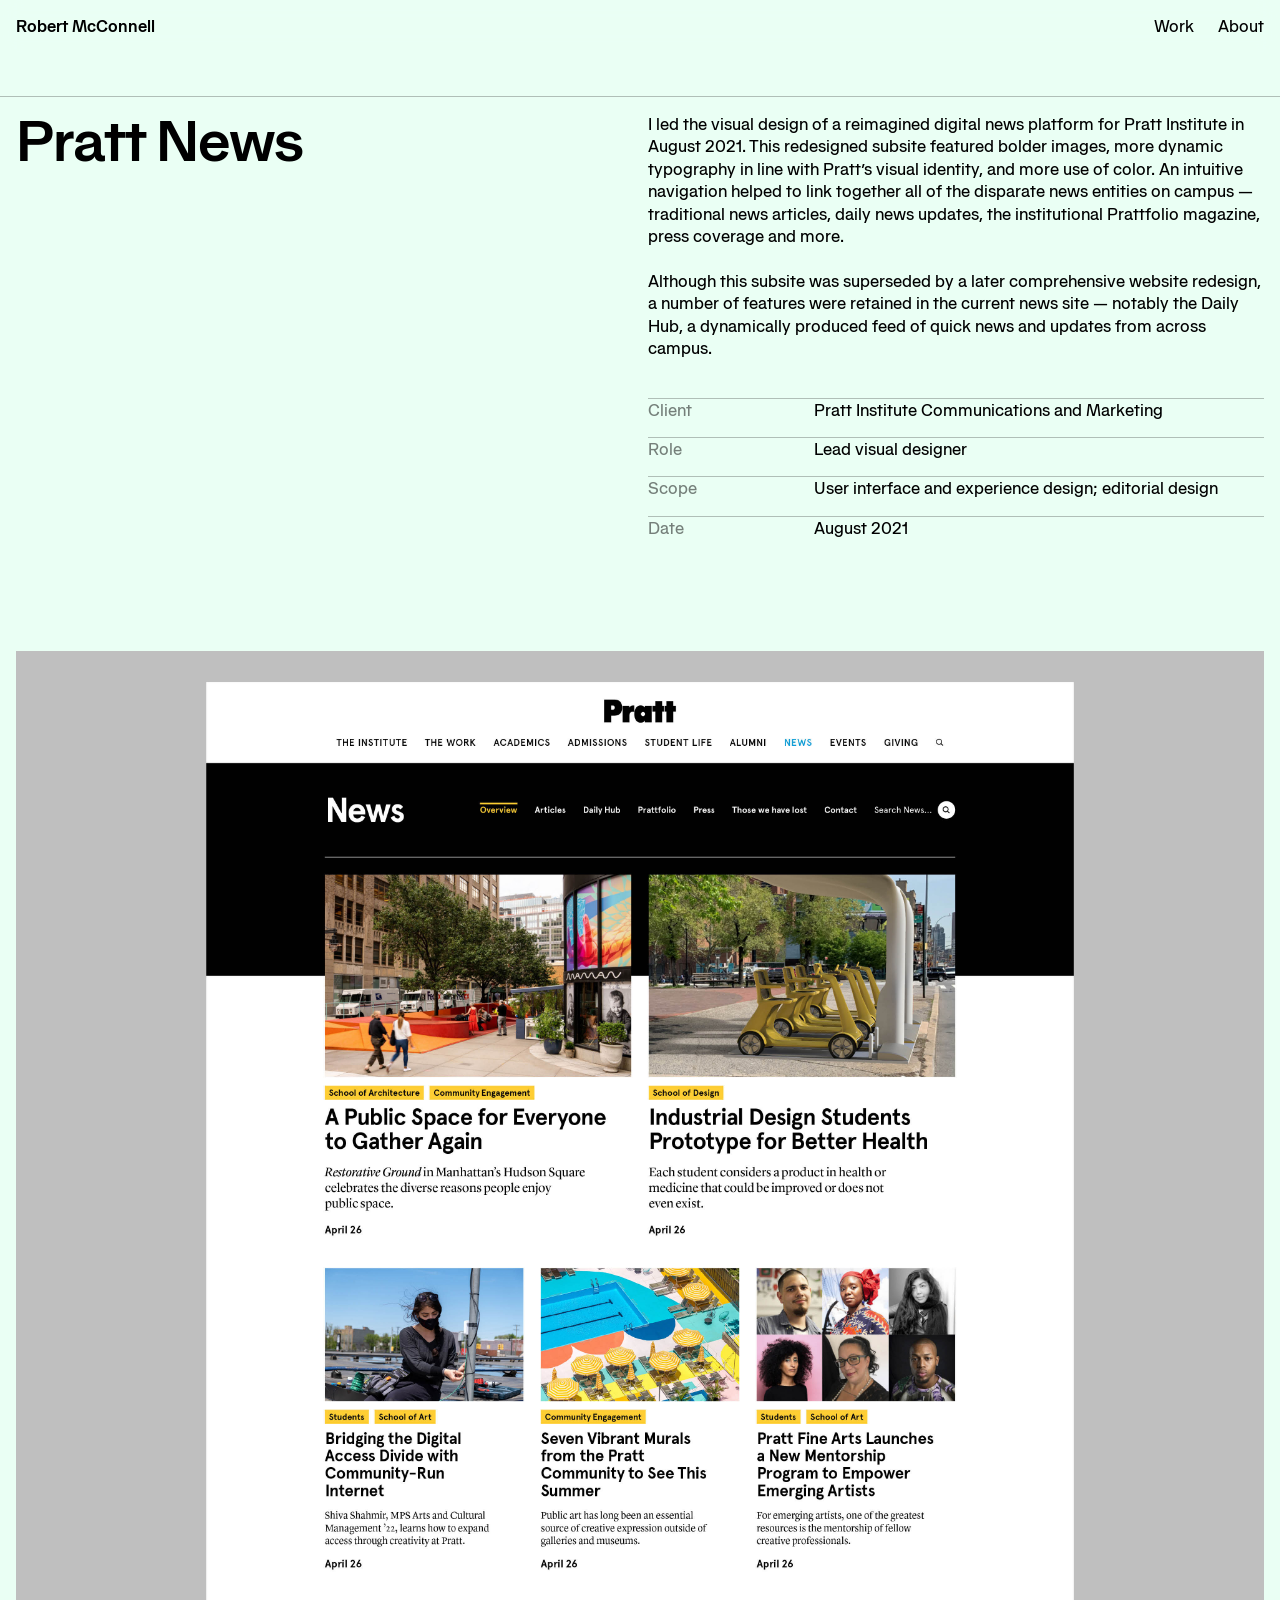
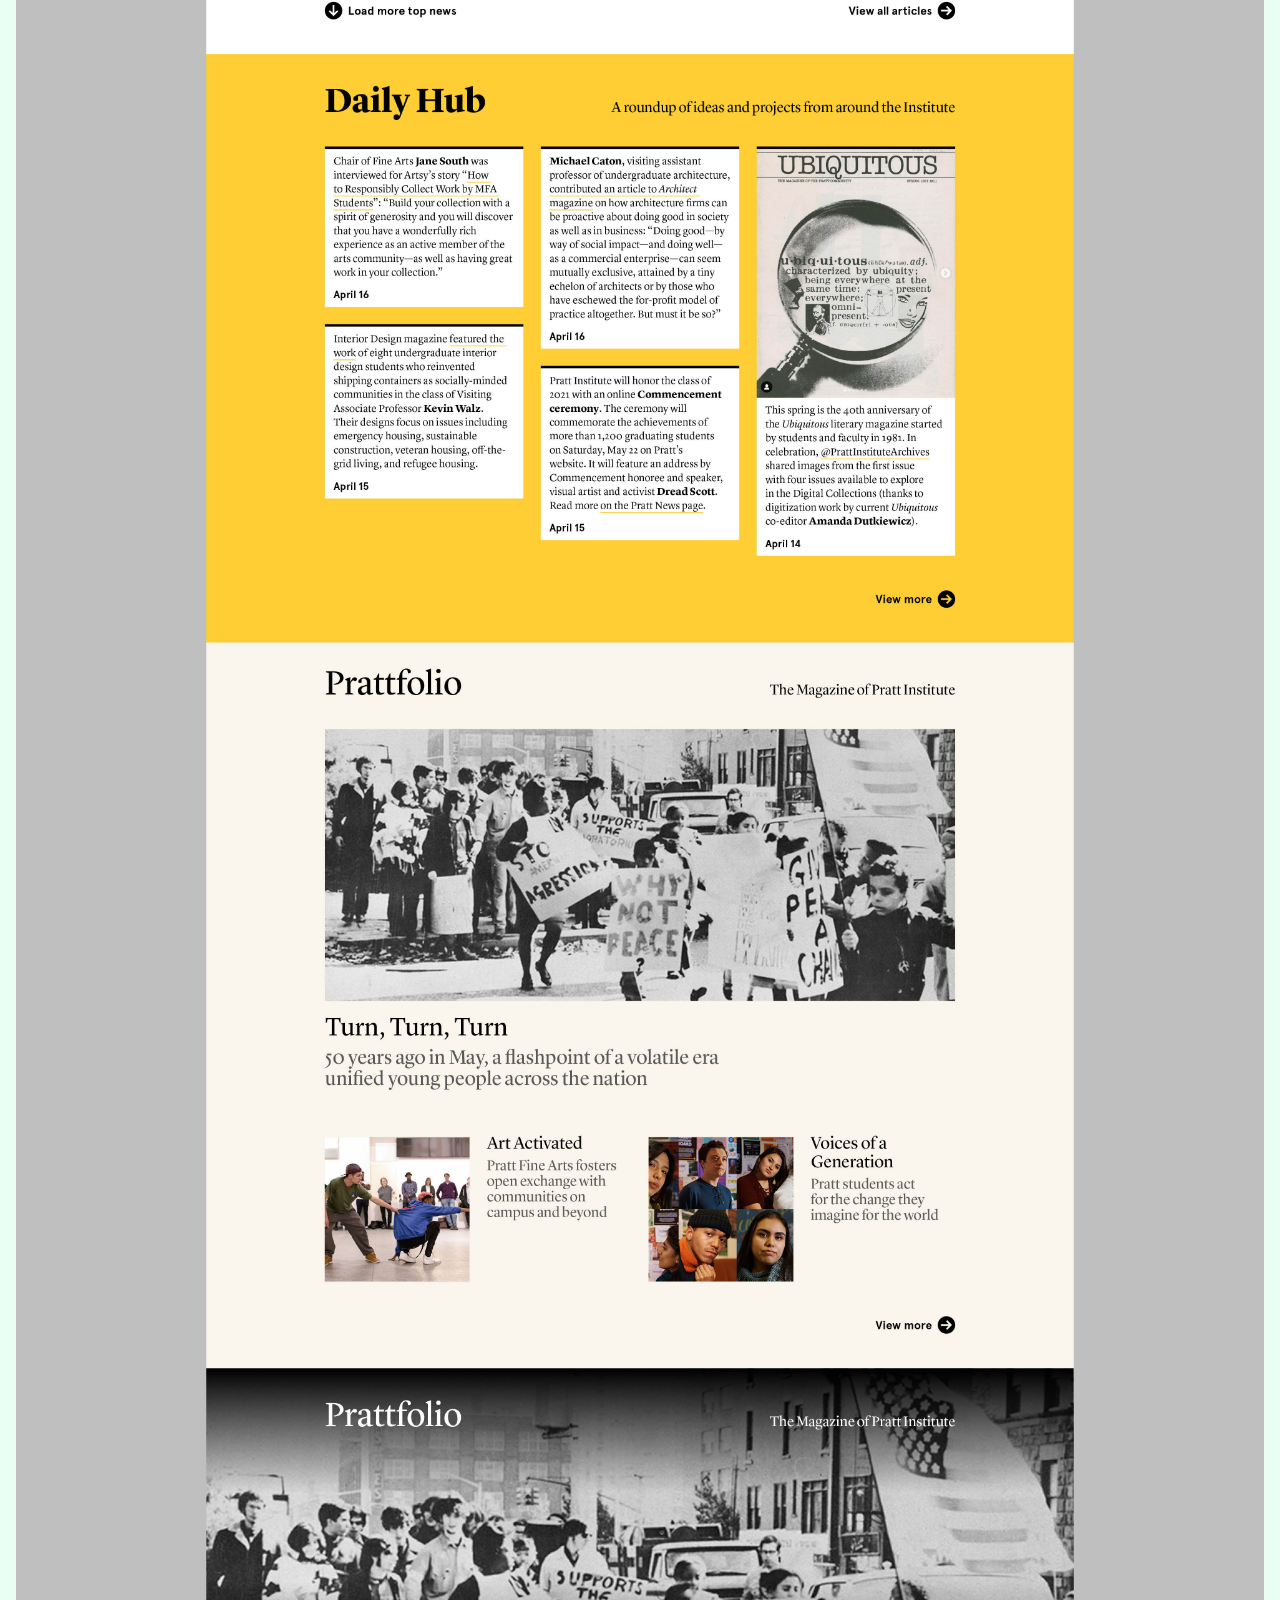
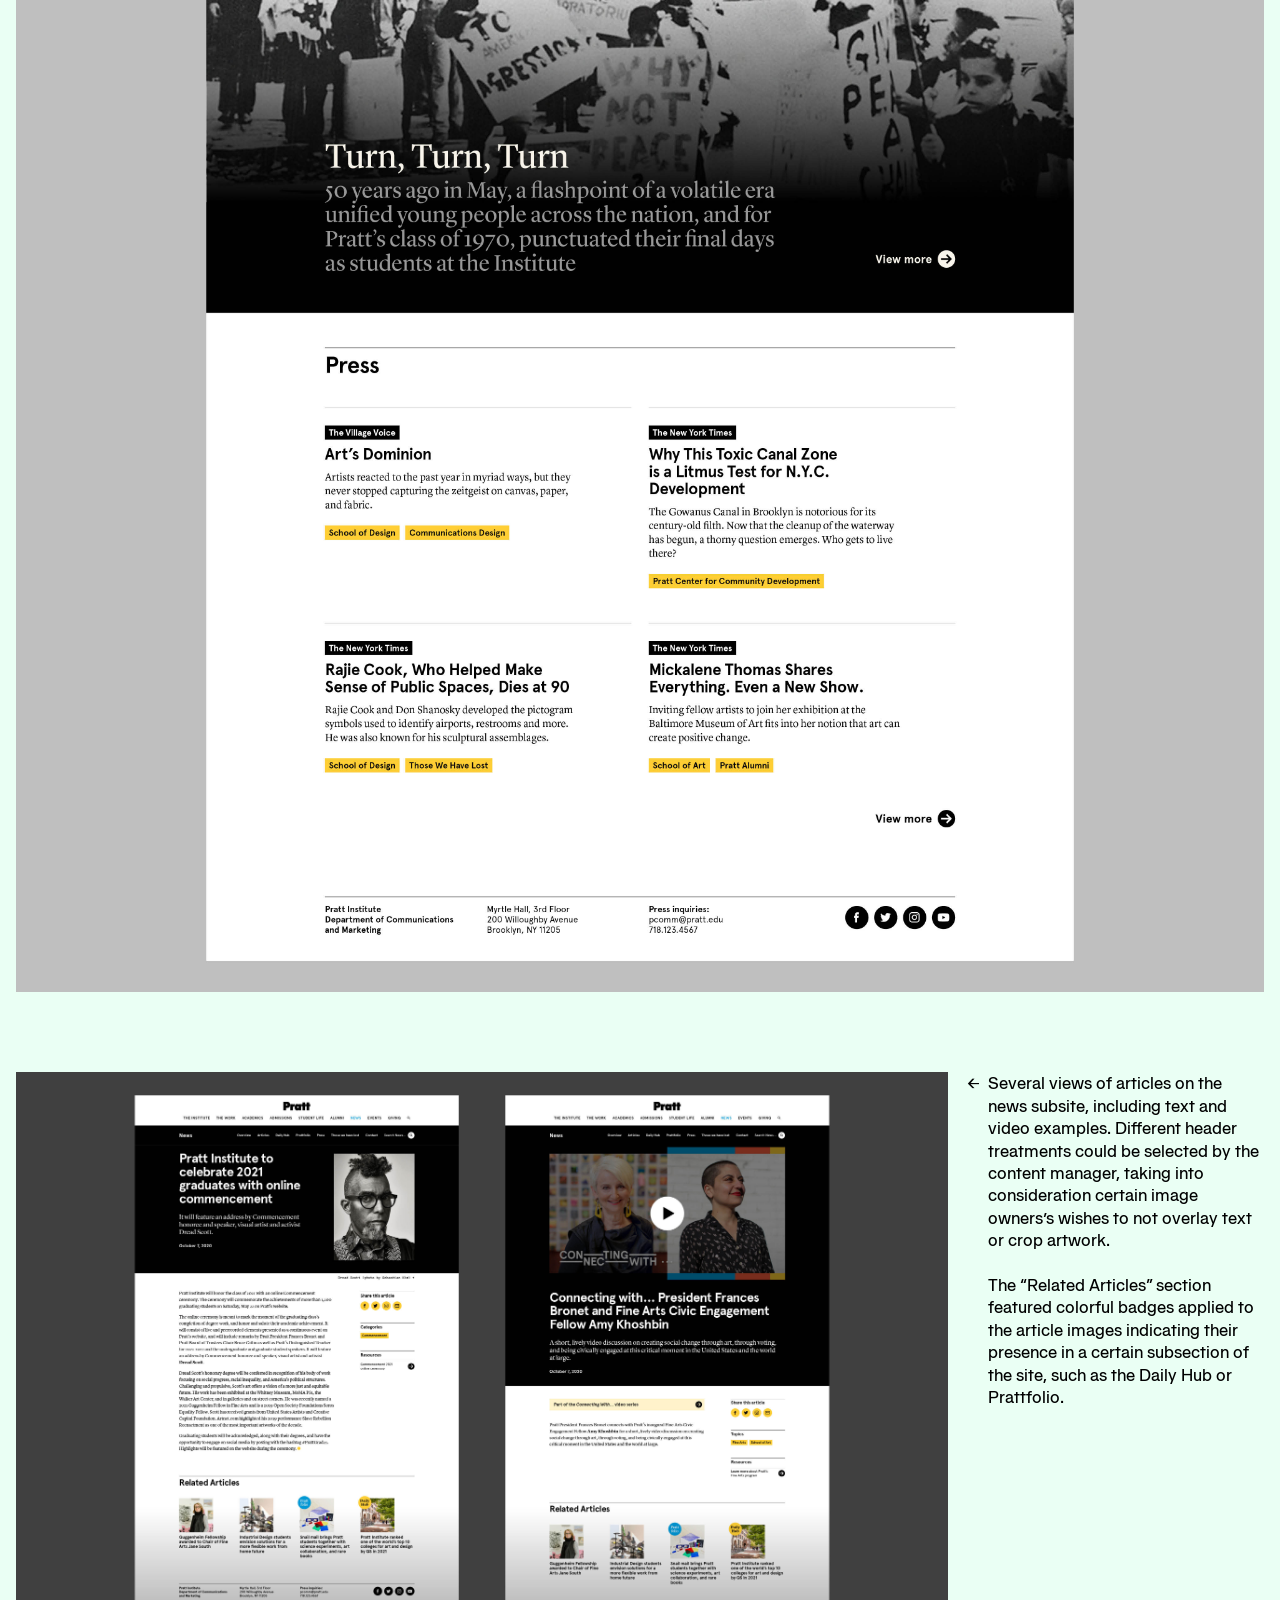
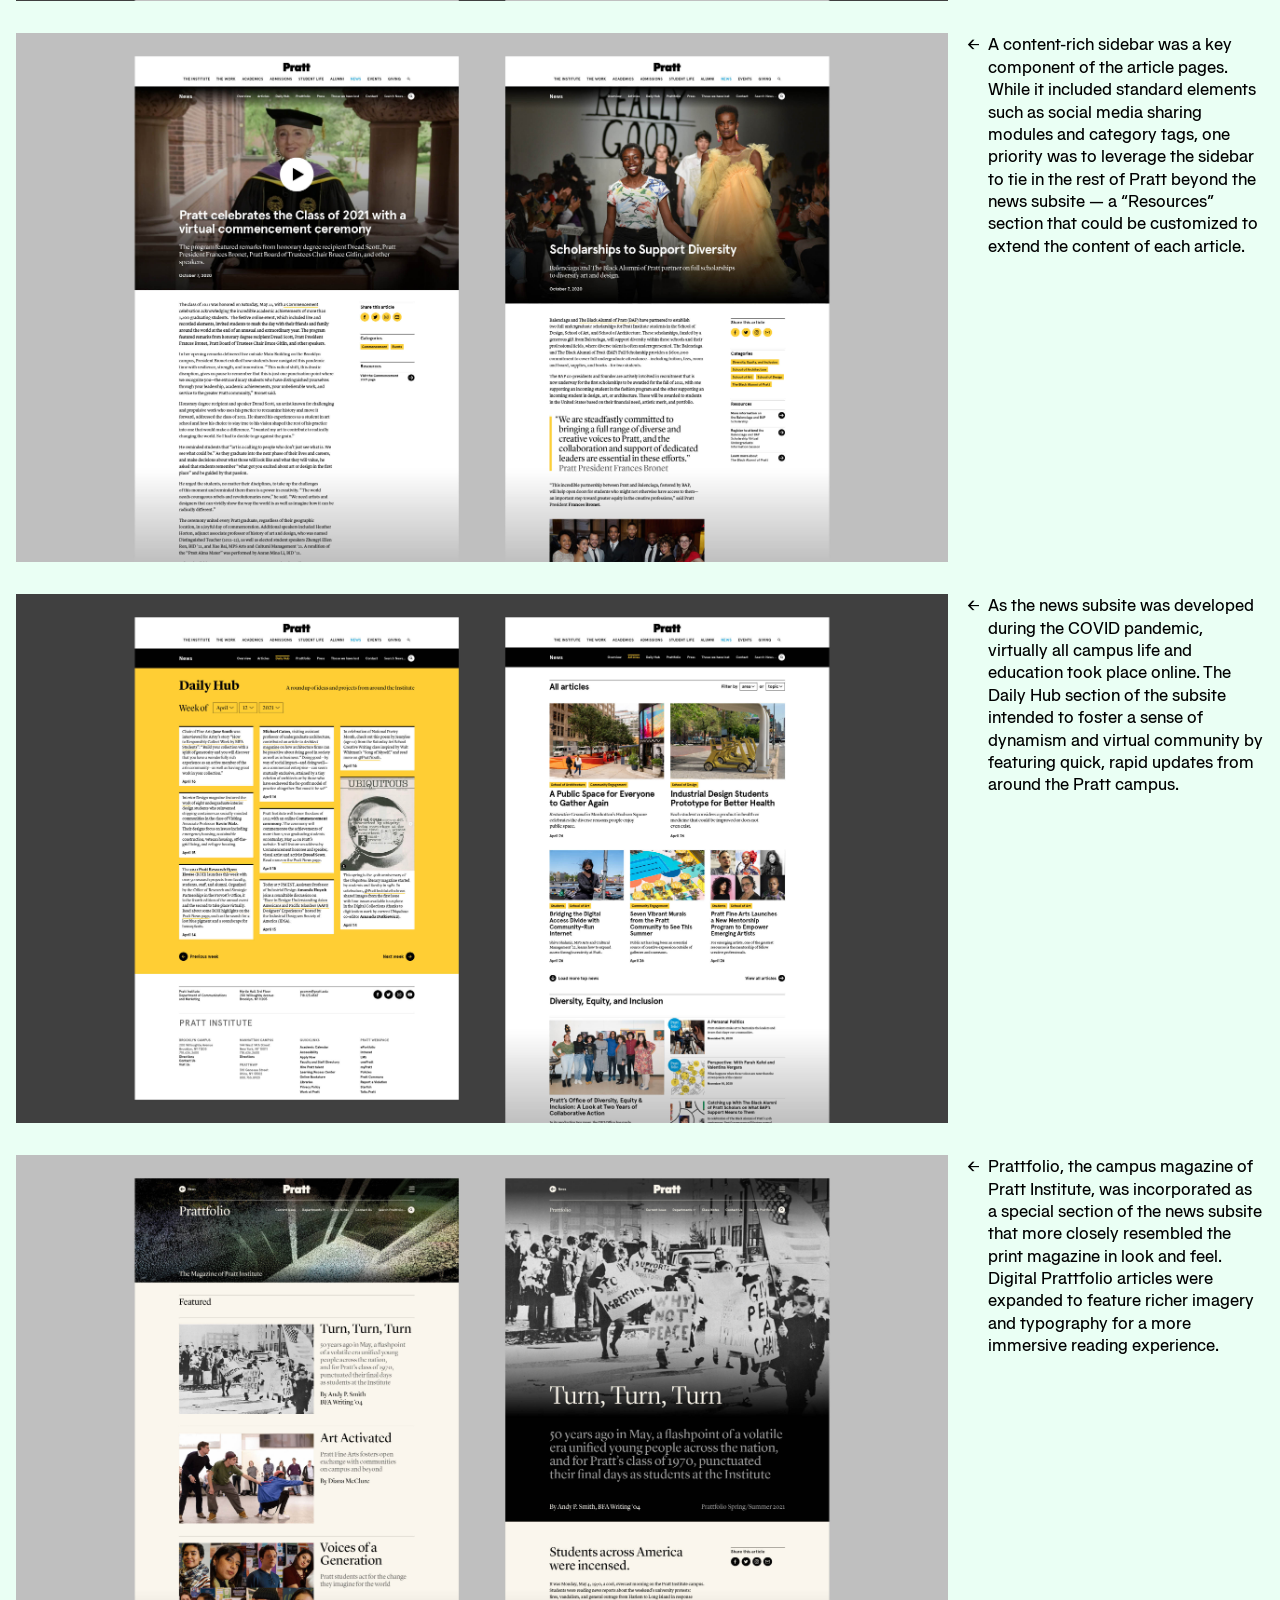
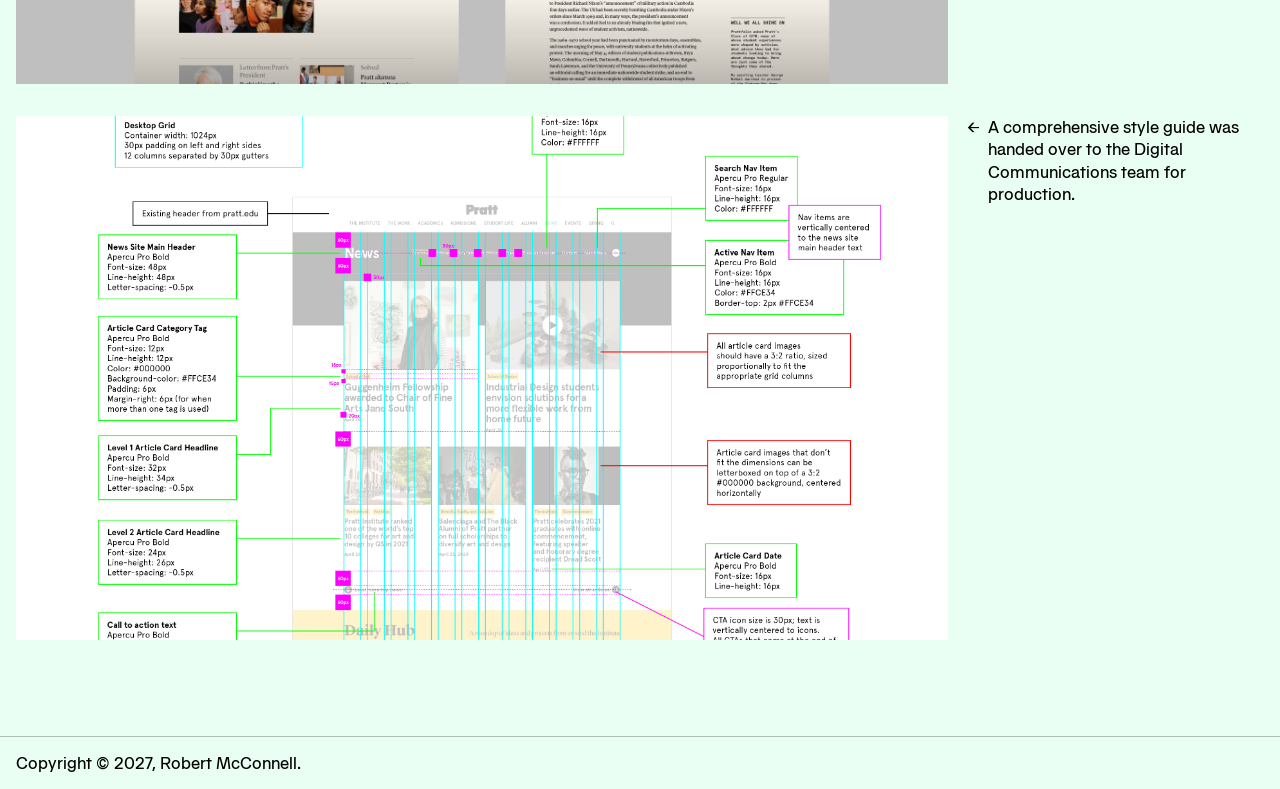
==== projects/pratt-news/index.html @ e9d16d42 "expanded news project page" ====
<!DOCTYPE html>
<html lang="en">
	<head>
		<title>Robert McConnell &rarr; Pratt News</title>
		<meta name="viewport" content="width=device-width, initial-scale=1, shrink-to-fit=no" />
		<meta http-equiv="x-ua-compatible" content="ie=edge" />
		<link rel="stylesheet" href="../../assets/css/reset.css" media="screen" type="text/css" />
		<link rel="stylesheet" href="../../assets/css/fonts.css" media="screen" type="text/css" />
		<link rel="stylesheet" href="../../assets/css/style.css" media="screen" type="text/css" />
	</head>
	<body>
		<nav id="nav">
			<div class="nav-name">
				<a href="../../">Robert McConnell</a>
			</div>
			<div class="nav-menu">
				<ul>
					<li><a href="../">Work</a></li>
					<li><a href="../../about/">About</a></li>
				</ul>
			</div>
		</nav>
		<header>
			<div class="project-name">
				<h1>Pratt News</h1>
			</div>
			<div class="project-desc">
				<p>I led the visual design of a reimagined digital news platform for Pratt Institute in August 2021. This redesigned subsite featured bolder images, more dynamic typography in line with Pratt&rsquo;s visual identity, and more use of color. An intuitive navigation helped to link together all of the disparate news entities on campus &mdash; traditional news articles, daily news updates, the institutional Prattfolio magazine, press coverage and more.</p>
				<p>Although this subsite was superseded by a later comprehensive website redesign, a number of features were retained in the current news site &mdash; notably the Daily Hub, a dynamically produced feed of quick news and updates from across campus.</p>
			</div>
			<div class="project-details">
				<dl>
					<dd>Client</dd>
					<dt>Pratt Institute Communications and Marketing</dt>
				</dl>
				<dl>
					<dd>Role</dd>
					<dt>Lead visual designer</dt>
				</dl>
				<dl>
					<dd>Scope</dd>
					<dt>User interface and experience design; editorial design</dt>
				</dl>
				<dl>
					<dd>Date</dd>
					<dt>August 2021</dt>
				</dl>
			</div>
		</header>
		<main>
			<div class="project-images">
				<img src="001.jpg" class="no-margin" alt="Top of the Pratt News homepage, showing navigation and key articles" />
				<img src="002.jpg" class="no-margin" alt="Second view of the Pratt News homepage, showing the top of the Daily Hub" />
				<img src="003.jpg" class="no-margin" alt="Third view of the Pratt News homepage, showing Prattfolio" />
				<img src="004.jpg" class="no-margin" alt="Fourth view of the Pratt News homepage, showing Prattfolio" />
				<img src="005.jpg" class="no-margin" alt="Fifth view of the Pratt News homepage, showing the press section and footer" />
			</div>
			<div class="project-subimages">
				<img src="006.jpg" alt="Several views of articles on the news subsite, including text and video examples" />
			</div>	
			<div class="project-info">
				<p class="caption-left">Several views of articles on the news subsite, including text and video examples. Different header treatments could be selected by the content manager, taking into consideration certain image owners&rsquo;s wishes to not overlay text or crop artwork.</p>
				<p class="caption-left">The &ldquo;Related Articles&rdquo; section featured colorful badges applied to the article images indicating their presence in a certain subsection of the site, such as the Daily Hub or Prattfolio.</p>
			</div>
			<div class="project-subimages">
				<img src="007.jpg" alt="Several views of articles on the news subsite, including text and video examples" />
			</div>	
			<div class="project-info">
				<p class="caption-left">A content-rich sidebar was a key component of the article pages. While it included standard elements such as social media sharing modules and category tags, one priority was to leverage the sidebar to tie in the rest of Pratt beyond the news subsite &mdash; a &ldquo;Resources&rdquo; section that could be customized to extend the content of each article.</p>
			</div>
			<div class="project-subimages">
				<img src="008.jpg" alt="View of The Daily Hub" />
			</div>	
			<div class="project-info">
				<p class="caption-left">As the news subsite was developed during the COVID pandemic, virtually all campus life and education took place online. The Daily Hub section of the subsite intended to foster a sense of dynamism and virtual community by featuring quick, rapid updates from around the Pratt campus.</p>
			</div>
			<div class="project-subimages">
				<img src="009.jpg" alt="View of the Prattfolio section of the site" />
			</div>	
			<div class="project-info">
				<p class="caption-left">Prattfolio, the campus magazine of Pratt Institute, was incorporated as a special section of the news subsite that more closely resembled the print magazine in look and feel. Digital Prattfolio articles were expanded to feature richer imagery and typography for a more immersive reading experience.</p>
			</div>
			<div class="project-subimages">
				<img src="010.jpg" alt="Excerpt from the style guide" />
			</div>	
			<div class="project-info">
				<p class="caption-left">A comprehensive style guide was handed over to the Digital Communications team for production.</p>
			</div>
		</main>
		<footer>
			<div class="footer-copyright">
				Copyright &copy; 2027, Robert McConnell.
			</div>
		</footer>
		<script src="https://ajax.googleapis.com/ajax/libs/jquery/3.2.1/jquery.min.js"></script>
		<script src="../../assets/js/bgcolor.js"></script>
	</body>
</html>
---- assets/css/fonts.css ----
@font-face {
  font-family: "Halvar";
  src: url("../fonts/Halvar-Mittelschrift-Regular.woff") format("woff");
  font-weight: 400;
  font-style: normal;
}

@font-face {
  font-family: "Halvar";
  src: url("../fonts/Halvar-Mittelschrift-Bold.woff") format("woff");
  font-weight: 700;
  font-style: normal;
}


@font-face {
  font-family: "Metra";
  src: url("../fonts/HLC-Metra-Regular.woff2") format("woff");
  font-weight: 400;
  font-style: normal;
}

@font-face {
  font-family: "Metra";
  src: url("../fonts/HLC-Metra-Medium.woff2") format("woff");
  font-weight: 500;
  font-style: normal;
}

@font-face {
  font-family: "Metra";
  src: url("../fonts/HLC-Metra-Bold.woff2") format("woff");
  font-weight: 700;
  font-style: normal;
}
---- assets/css/style.css ----
body {
	font-family: 'Metra', sans-serif;
	font-feature-settings: 'ss03' 1;
	overflow-y: scroll;
	line-height: 1.25;
}
nav {
	width: 100%;
	padding: 1rem;
	margin: 0 0 4rem 0;
	position: fixed;
	top: 0;
	z-index: 1000;
	display: grid;
	grid-template-columns: repeat(2, 1fr);
	grid-gap: 1rem;
	backdrop-filter: blur(10px);
}
nav ul {
	float: right;
}
nav li {
	float: left;
	margin-left: 1.5rem;
}
header {
	display: grid;
	grid-gap: 1rem;
	margin: 0 0 4rem 0;
	padding: 1rem;
	border-top: 1px rgba(0,0,0,0.25) solid;
}
main {
	display: grid;
	grid-gap: 1rem;
	padding: 1rem;
	margin: 0 0 4rem 0;
}
.intro {
	line-height: 1.25;}
.intro,
h1 {
	font-weight: 500;
	letter-spacing: -2px;
	max-width: 2000px;
	text-box-edge: cap alphabetic;
	text-box-trim: trim-both;
}
h1 {
	line-height: 1;
	margin: 0 0 4rem 0;
}
.intro span {
	padding: 0 0.5rem;
}
.project-item {
	margin: 0 0 2rem 0;
	transition: 0.25s ease-in-out;
}
.project-item img {
	margin: 0 0 .5rem 0;
}
.project-item:hover {
	color: #000000;
	opacity: 0.65;
	transition: 0.25s ease-in-out;
}
.nav-name,
.project-item-name {
	font-weight: 500;
}
.project-tag {
	padding: 0 0.25rem;
	font-size: 0.75rem;
	display: inline-block;
	margin-right: 0.25rem;
}
.blue {
	background-color: #5794ff;
}
.red {
	background-color: #ff6e40;
}
.yellow {
	background-color: #ffd740;
}
.gray {
	background-color: #b0bec5;
}
footer {
	padding: 1rem;
	border-top: 1px rgba(0,0,0,0.25) solid;
}

img {
	display: block;
	width: 100%;
	margin: 0 0 1rem 0;
}
a {
	color: #000000;
	text-decoration: none;
	border-bottom: 1px rgba(0,0,0,0) solid;
	transition: 0.15s ease-in-out;
}
a.active,
a:hover {
	border-bottom: 1px rgba(0,0,0,0.25) solid;
	transition: 0.15s ease-in-out;
}
p {
	line-height: 1.4;
	text-box-edge: cap alphabetic;
	text-box-trim: trim-both;
	margin-bottom: 1.4rem;
	max-width: 1000px;
}
.caption-left {
	display: list-item;
	list-style-type: none;
	padding-left: 0.5rem;
	margin-left: 1rem;
}
dl {
	display: grid;
	grid-column-gap: 1rem;
	line-height: 1.4;
	border-top: 1px rgba(0,0,0,0.25) solid;
	margin: 0 0 1.4rem 0;
}
dd {
	color: rgba(0,0,0,0.5)
}
.no-margin {
	margin: 0;
}

/*XS screen sizes*/
@media (max-width: 767px) {
	html {
		font-size: 15px;
	}
	header {
		margin: 6rem 0 4rem 0;
	}
	.project-images {
		margin: 0 0 4rem 0;
	}
	.intro,
	h1 {
		font-size: 2rem;
		letter-spacing: -0.5px;
	}
	.caption-left:first-of-type {
		list-style-type: "\2191";
	}
}
/*S screen sizes*/
@media (min-width: 768px) {
	header {
		margin: 6rem 0 4rem 0;
	}
	.project-images {
		margin: 0 0 4rem 0;
	}
	dl {
		grid-template-columns: 1fr 3fr;
		margin: 0 0 1rem 0;
	}
	header,
	main,
	footer {
		grid-template-columns: repeat(4, 1fr);
	}
	.project-item,
	.project-name,
	.project-desc,
	.project-details {
		grid-column-end: span 2;
	}
	.project-details {
		grid-column-start: 3;
	}
	.rm-intro,
	.project-images,
	.project-subimages,
	.project-info {
		grid-column-end: span 4;
	}
	.intro,
	h1 {
		font-size: 3.5rem;
		letter-spacing: -1px;
	}
	.caption-left:first-of-type {
		list-style-type: "\2191";
	}
}

/*M screen sizes*/
@media (min-width: 1000px) {
	.project-info {
		grid-column-end: span 1;
	}
	.project-subimages {
		grid-column-end: span 3;
	}
	.caption-left:first-of-type {
		list-style-type: "\2190";
	}
}
/*L screen sizes*/
@media (min-width: 1300px) {
	html {
		font-size: 16px;
	}
}
/*XL screen sizes*/
@media (min-width: 1500px) {
	html {
		font-size: 20px;
	}
	header {
		margin: 6rem 0 4rem 0;
	}
	main {
		margin: 0 0 6rem 0;
	}
	.intro {
		max-width: 85vw;
	}
}
/*XXL screen sizes*/
@media (min-width: 1800px) {
	header {
		margin: 8rem 0 6rem 0;
	}
	.project-images {
		margin: 0 0 6rem 0;
	}
	.intro,
	h1 {
		font-size: 5rem;
		letter-spacing: -2.5px;
	}
	.intro {
		max-width: 90vw;
	}
	main {
		margin: 0 0 8rem 0;
	}
}
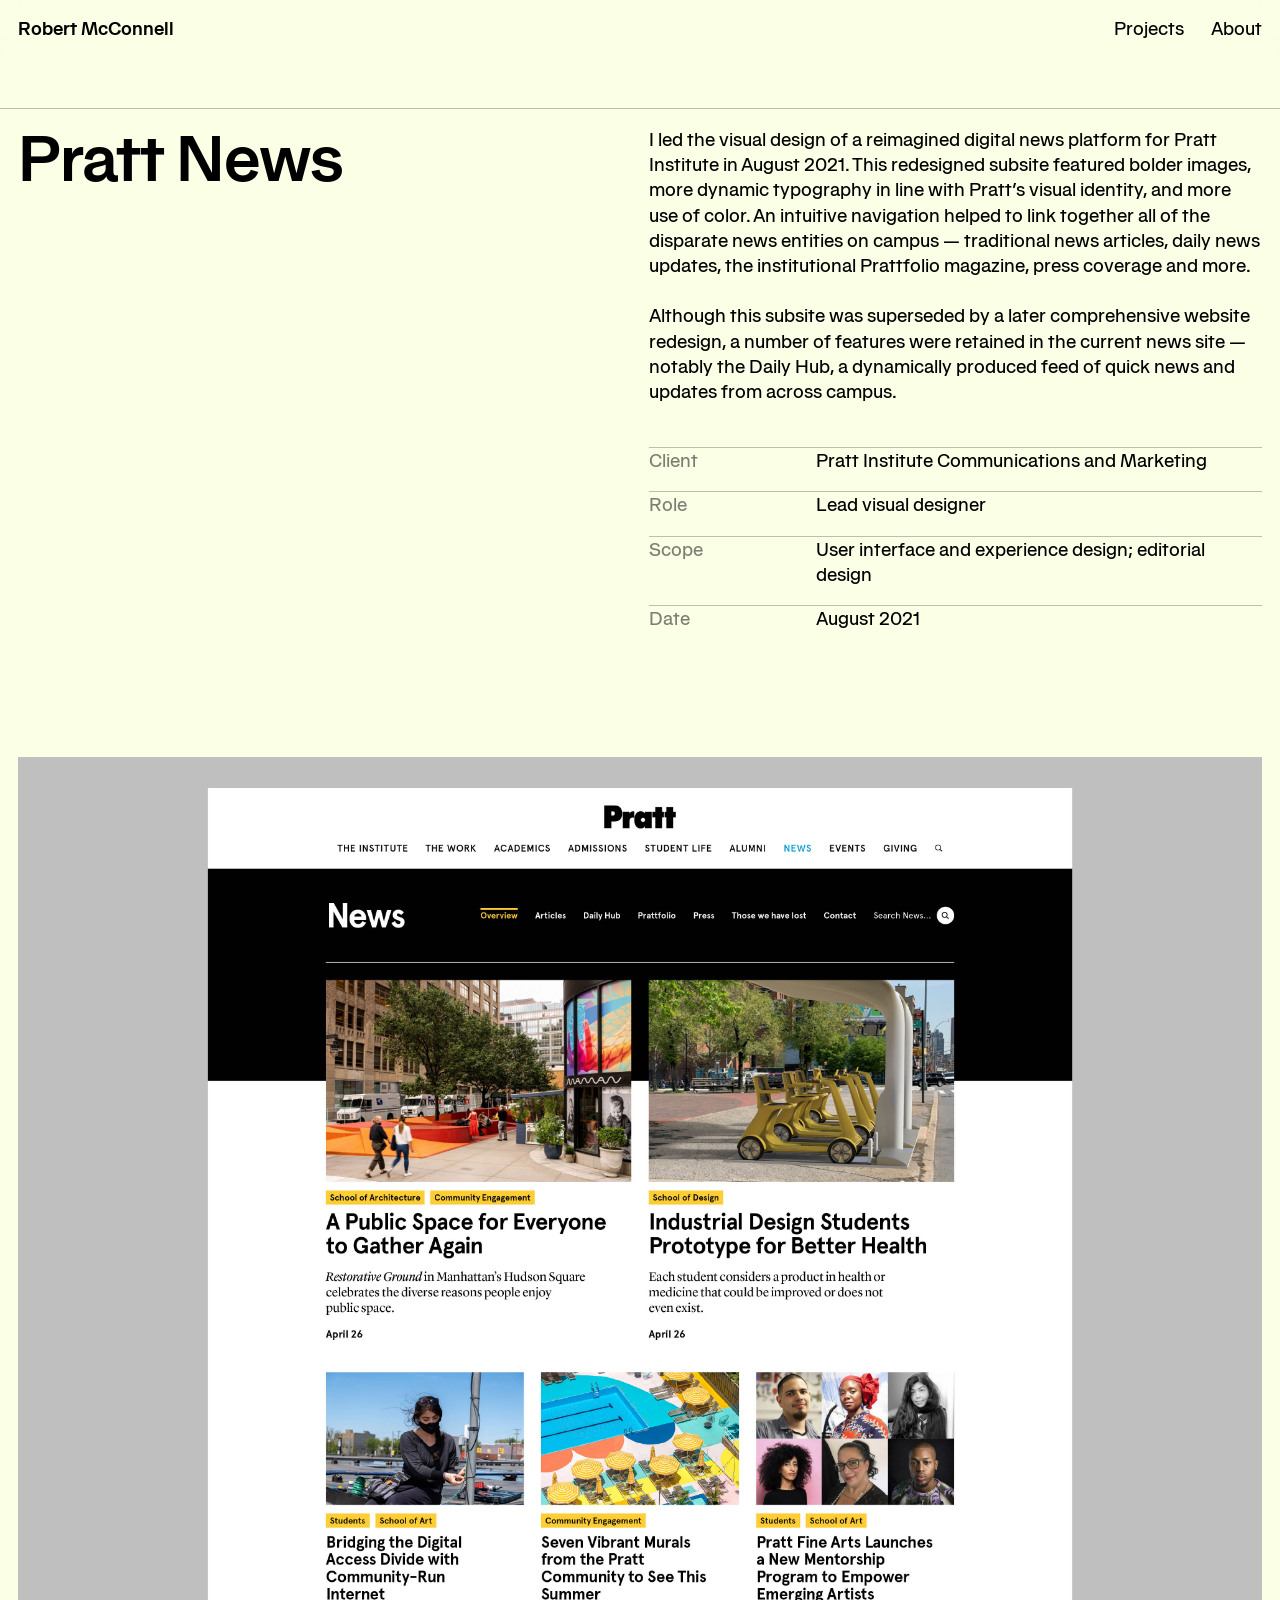
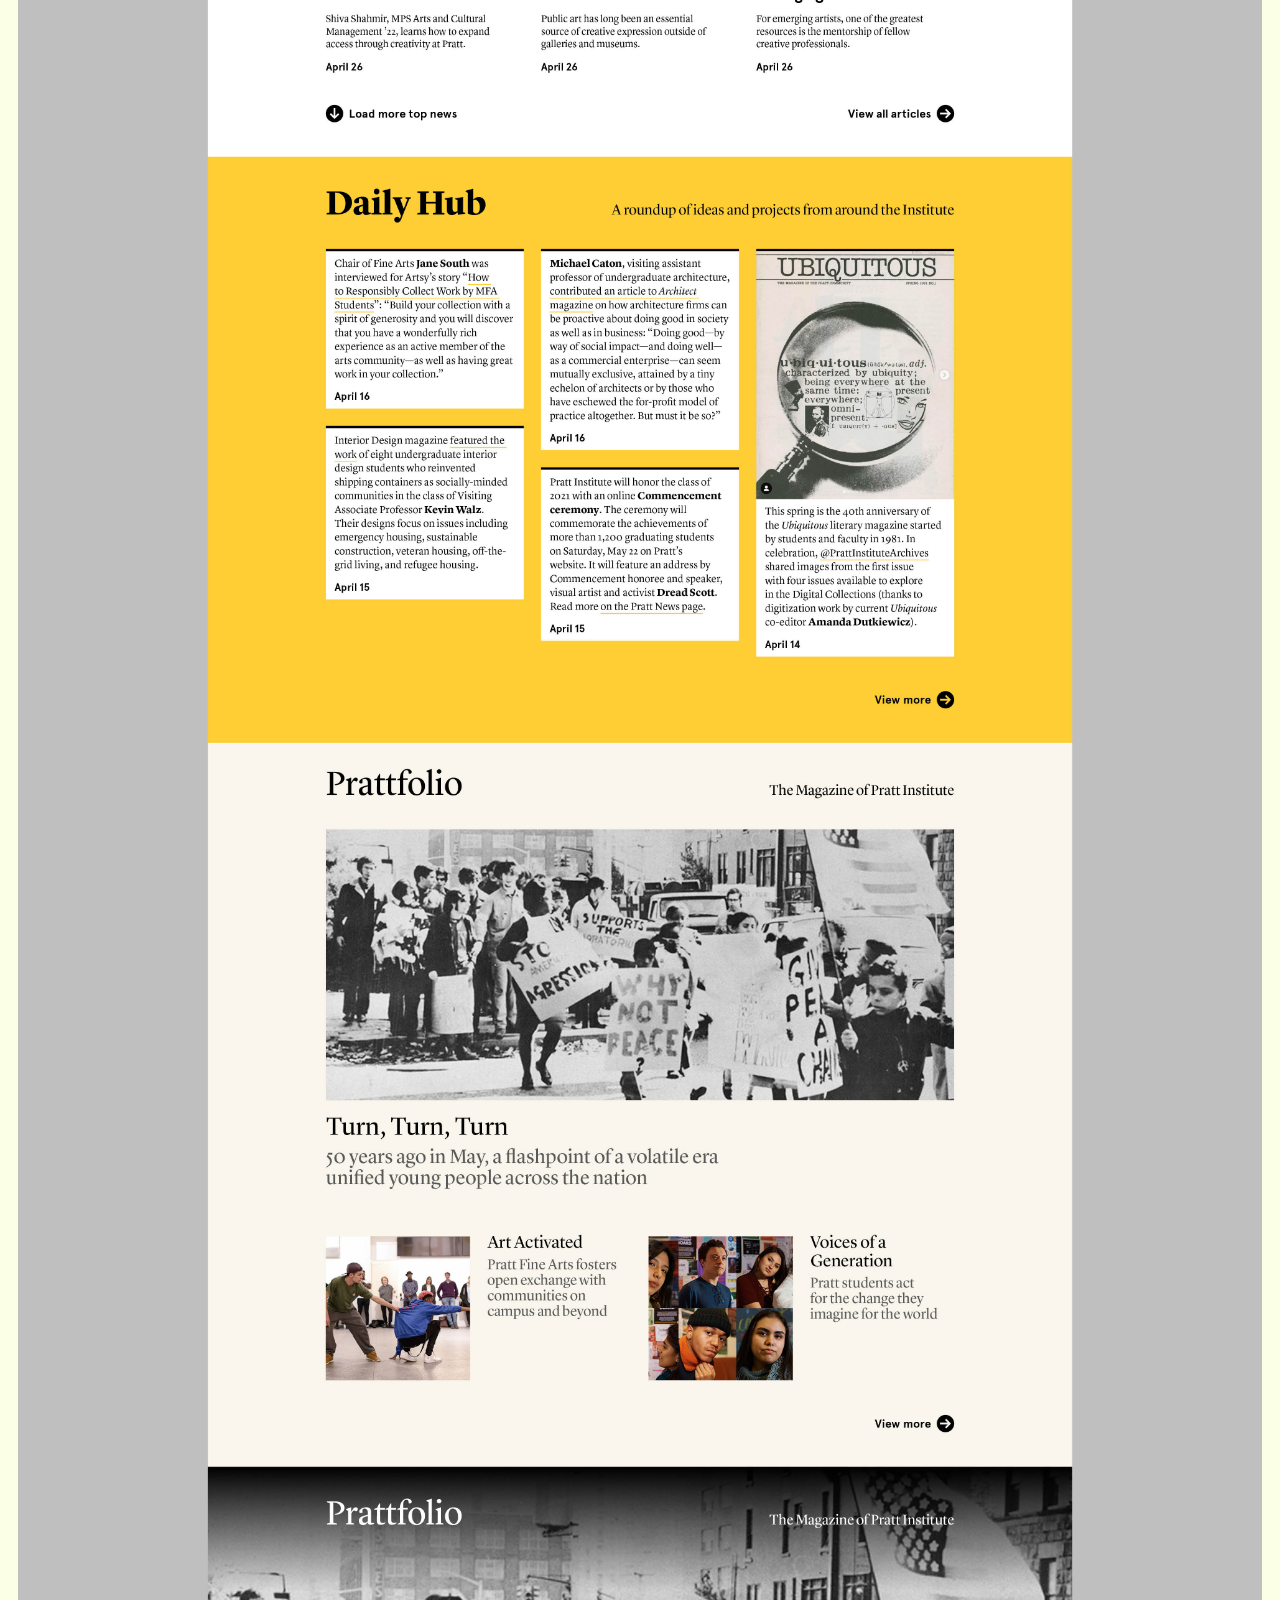
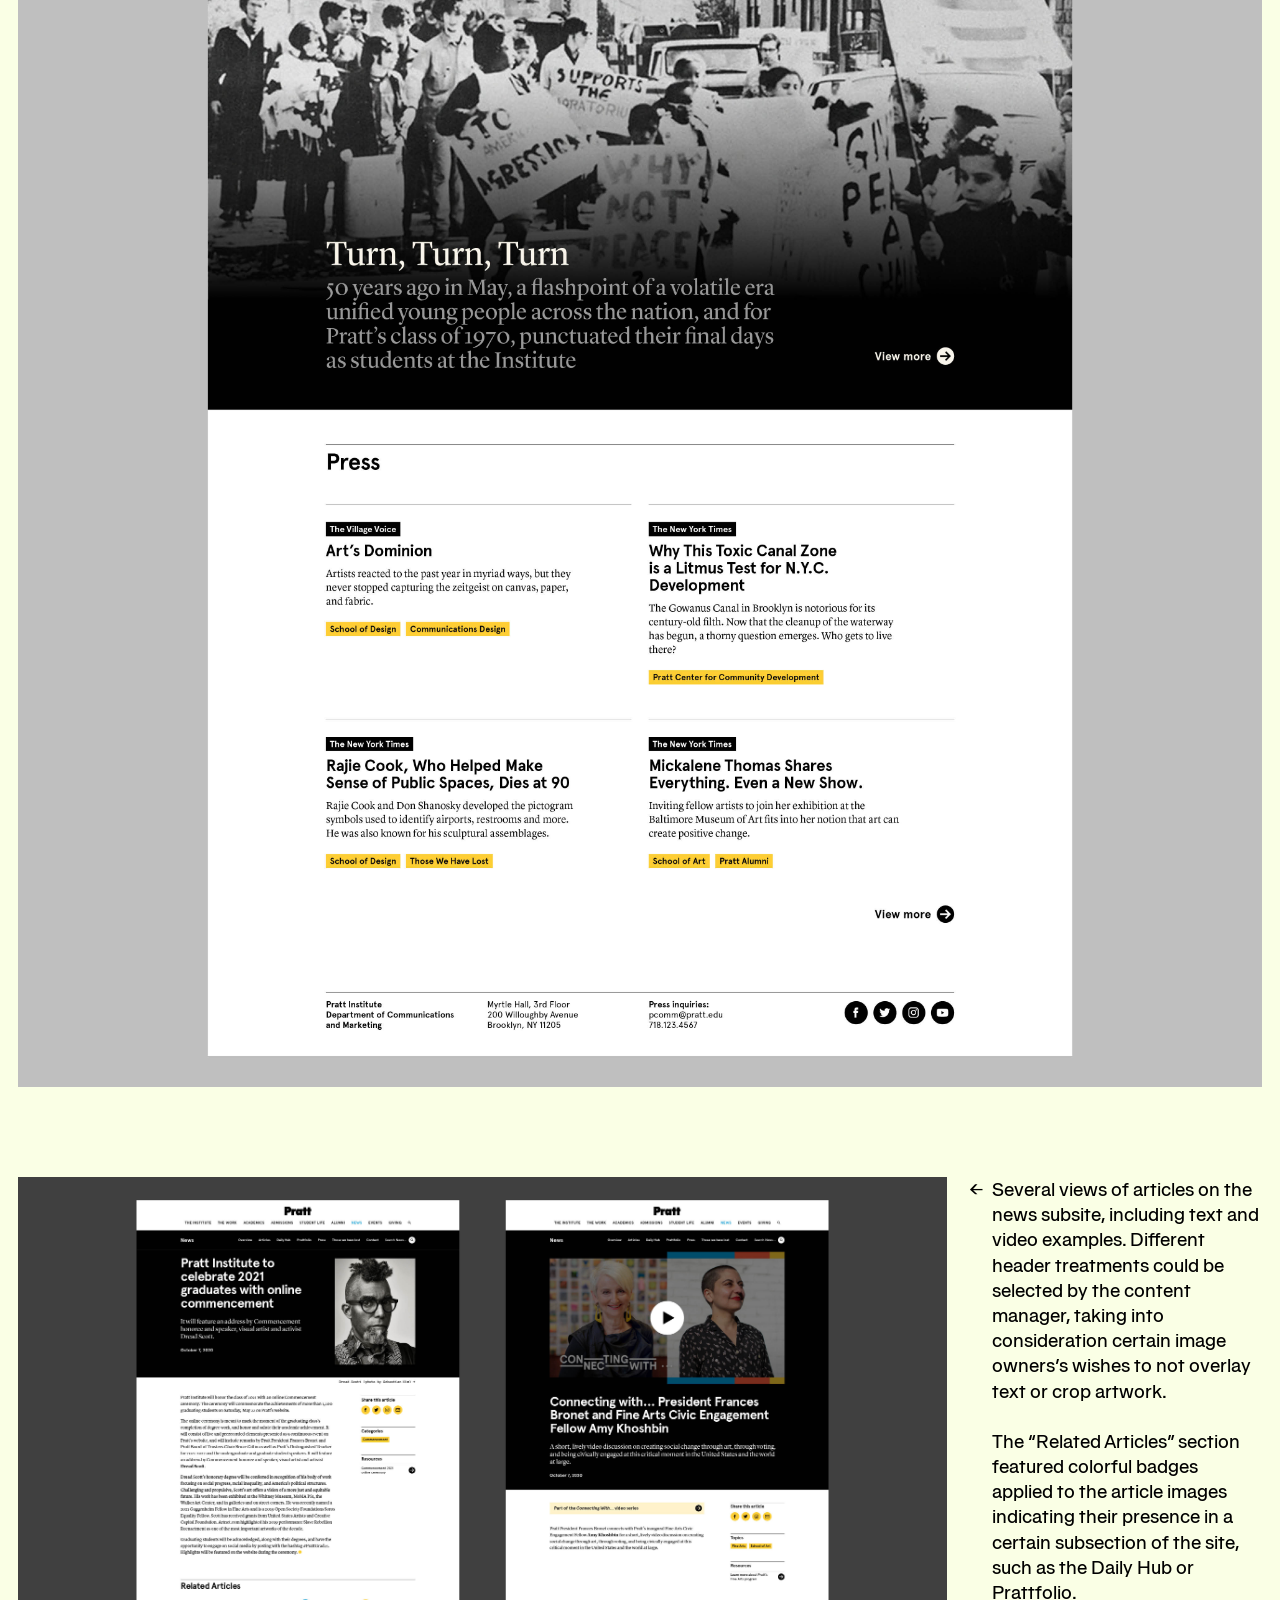
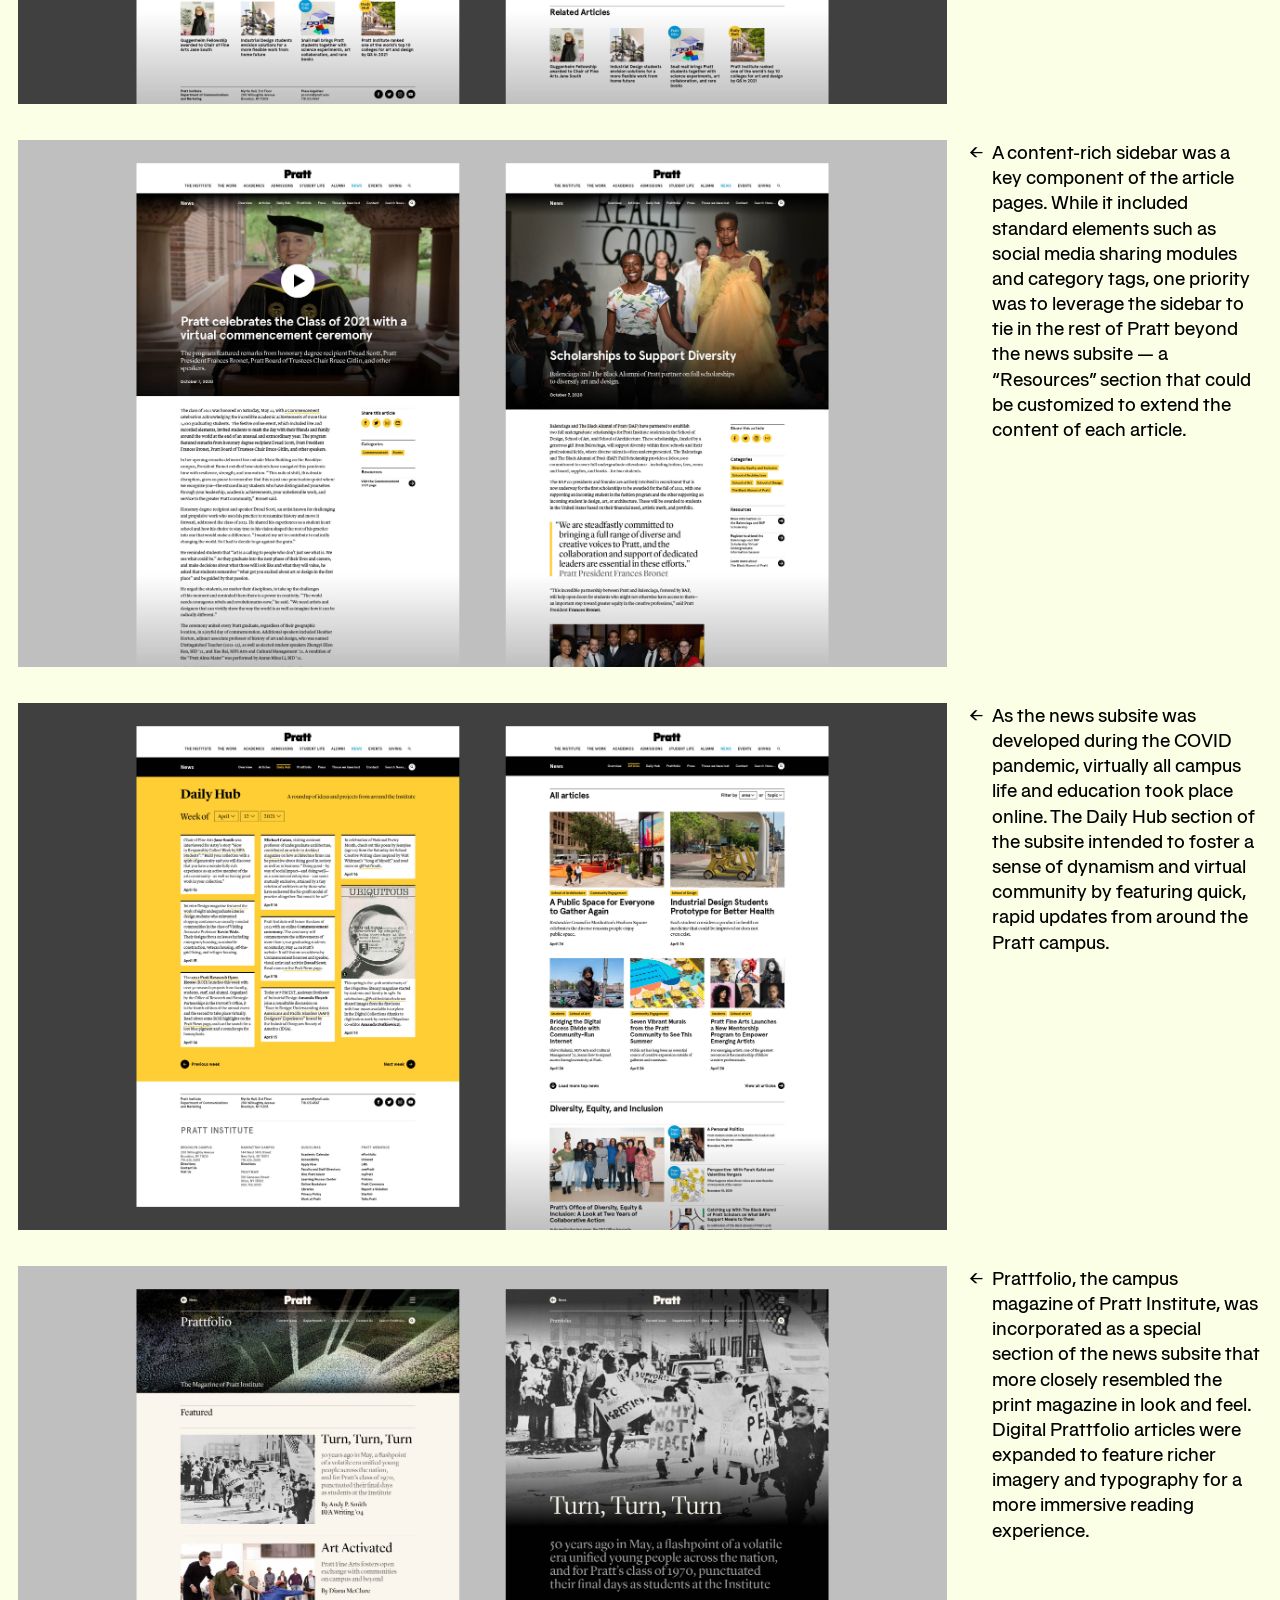
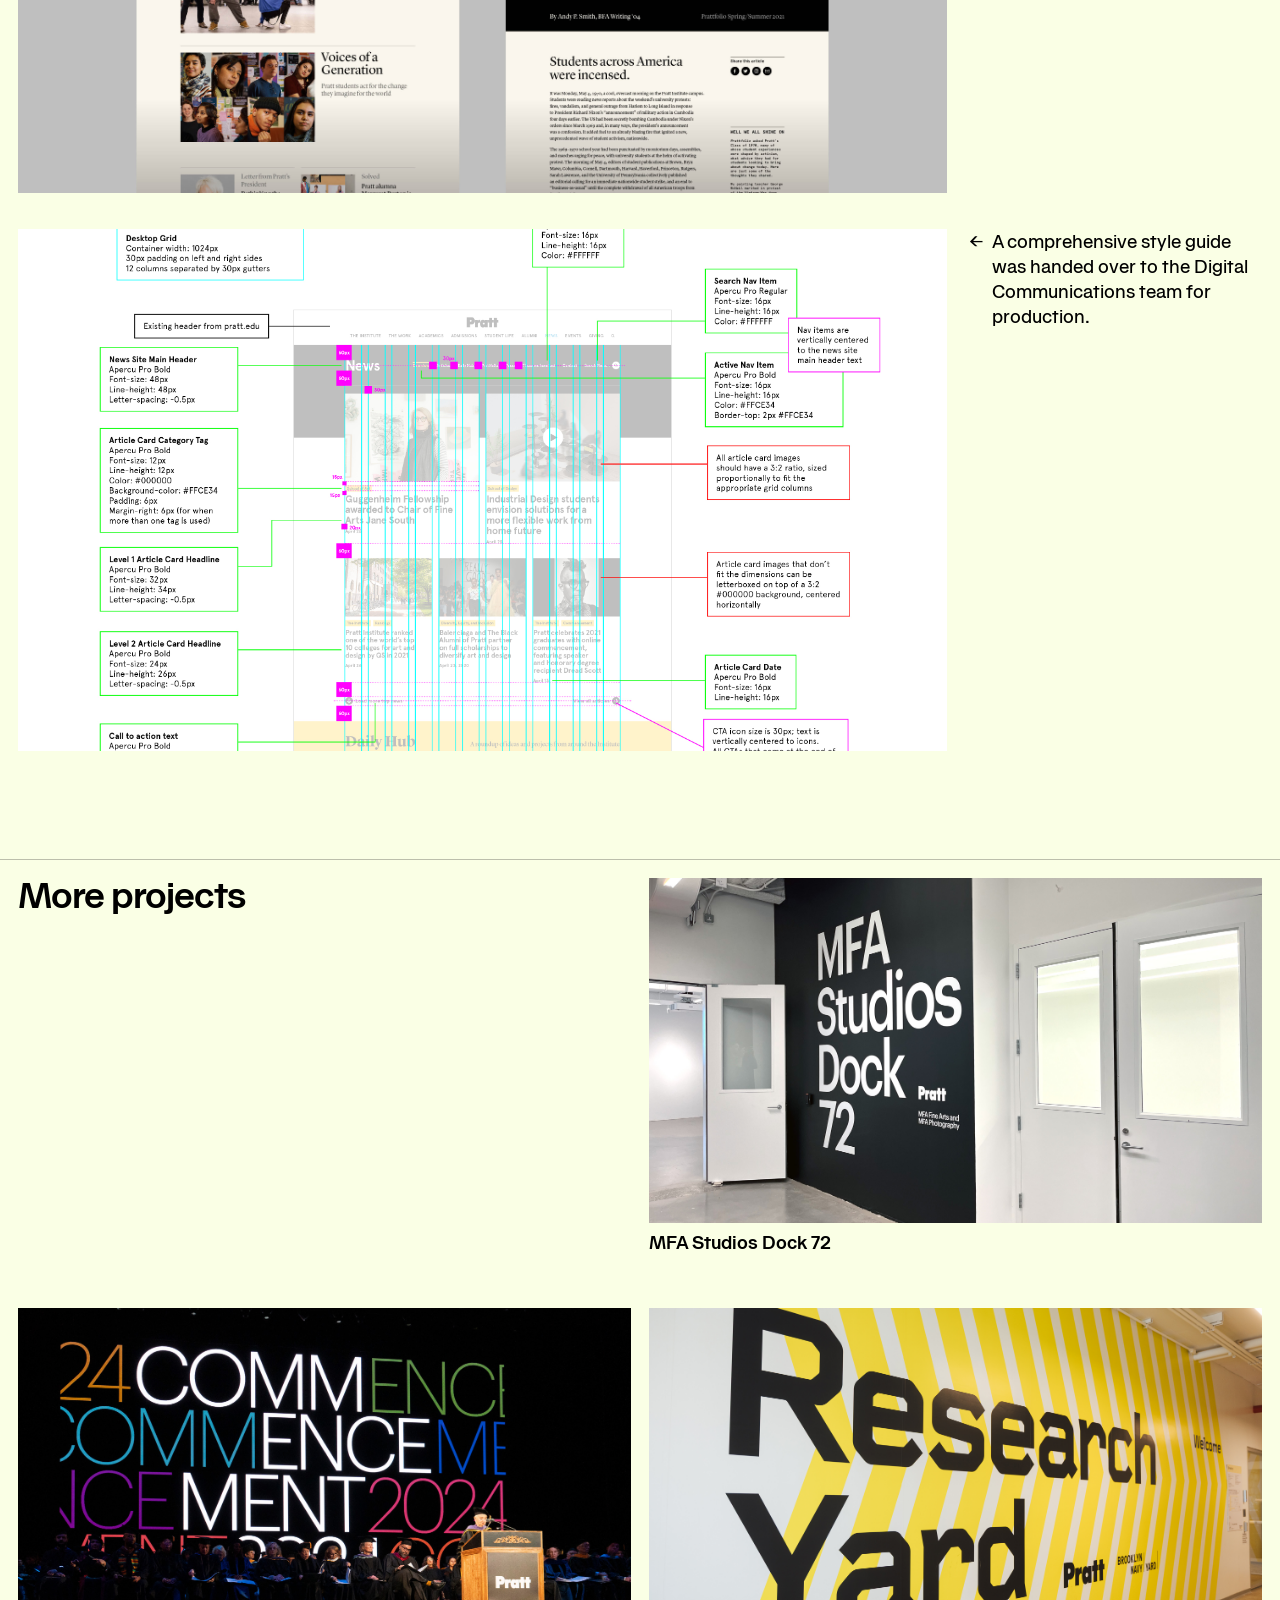
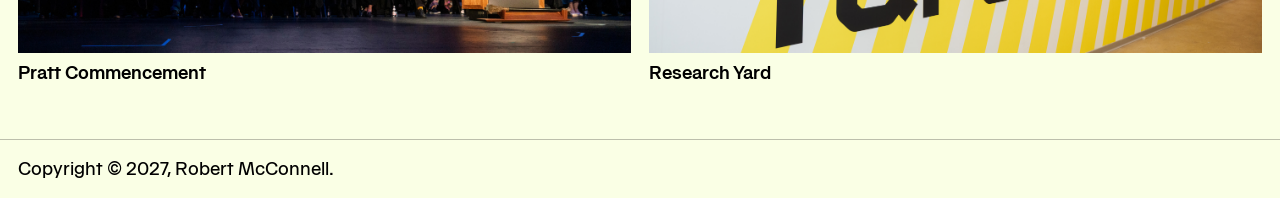
==== commit 2108390a: "updates to style, js, pratt news page" ====
--- a/projects/pratt-news/index.html
+++ b/projects/pratt-news/index.html
@@ -15,7 +15,7 @@
 			</div>
 			<div class="nav-menu">
 				<ul>
-					<li><a href="../">Work</a></li>
+					<li><a href="../">Projects</a></li>
 					<li><a href="../../about/">About</a></li>
 				</ul>
 			</div>
@@ -88,10 +88,37 @@
 			</div>
 		</main>
 		<footer>
-			<div class="footer-copyright">
-				Copyright &copy; 2027, Robert McConnell.
+			<div class="footer-more-projects">
+				<h6>More projects</h6>
+			</div>
+			<div class="project-item">
+				<a href="../dock-72">
+					<img src="../dock-72/tn.jpg" alt="MFA Studios Dock 72">
+					<ul>
+						<li class="project-item-name">MFA Studios Dock 72</li>
+					</ul>
+				</a>
+			</div>
+			<div class="project-item">
+				<a href="../commencement">
+					<img src="../commencement/001.jpg" alt="Pratt Commencement">
+					<ul>
+						<li class="project-item-name">Pratt Commencement</li>
+					</ul>
+				</a>
+			</div>
+			<div class="project-item">
+				<a href="../research-yard">
+					<img src="../research-yard/tn.jpg" alt="Research Yard">
+					<ul>
+						<li class="project-item-name">Research Yard</li>
+					</ul>
+				</a>
 			</div>
 		</footer>
+		<div class="copyright">
+			Copyright &copy; 2027, Robert McConnell.
+		</div>
 		<script src="https://ajax.googleapis.com/ajax/libs/jquery/3.2.1/jquery.min.js"></script>
 		<script src="../../assets/js/bgcolor.js"></script>
 	</body>
--- a/assets/css/style.css
+++ b/assets/css/style.css
@@ -1,3 +1,6 @@
+html {
+	font-size: 18px;
+}
 body {
 	font-family: 'Metra', sans-serif;
 	font-feature-settings: 'ss03' 1;
@@ -36,6 +39,17 @@
 	padding: 1rem;
 	margin: 0 0 4rem 0;
 }
+footer {
+	display: grid;
+	grid-gap: 1rem;
+	padding: 1rem;
+	border-top: 1px rgba(0,0,0,0.25) solid;
+}
+.copyright {
+	padding: 1rem;
+	border-top: 1px rgba(0,0,0,0.25) solid;
+}
+
 .intro {
 	line-height: 1.25;}
 .intro,
@@ -50,6 +64,14 @@
 	line-height: 1;
 	margin: 0 0 4rem 0;
 }
+h6 {
+	line-height: 1;
+	font-size: 2rem;
+	font-weight: 500;
+	letter-spacing: -1px;
+	margin: 0 0 2rem 0;
+}
+
 .intro span {
 	padding: 0 0.5rem;
 }
@@ -86,10 +108,6 @@
 }
 .gray {
 	background-color: #b0bec5;
-}
-footer {
-	padding: 1rem;
-	border-top: 1px rgba(0,0,0,0.25) solid;
 }
 
 img {
@@ -137,16 +155,16 @@
 
 /*XS screen sizes*/
 @media (max-width: 767px) {
-	html {
-		font-size: 15px;
-	}
-	header {
-		margin: 6rem 0 4rem 0;
+	header {
+		margin: 6rem 0 2rem 0;
 	}
 	.project-images {
 		margin: 0 0 4rem 0;
 	}
-	.intro,
+	.intro {
+		font-size: 1.75rem;
+		letter-spacing: -0.5px;
+	}
 	h1 {
 		font-size: 2rem;
 		letter-spacing: -0.5px;
@@ -175,7 +193,8 @@
 	.project-item,
 	.project-name,
 	.project-desc,
-	.project-details {
+	.project-details,
+	.footer-more-projects {
 		grid-column-end: span 2;
 	}
 	.project-details {
@@ -195,6 +214,12 @@
 	.caption-left:first-of-type {
 		list-style-type: "\2191";
 	}
+	h6 {
+		line-height: 1;
+		font-size: 2rem;
+		font-weight: 500;
+		letter-spacing: -1px;
+	}
 }
 
 /*M screen sizes*/
@@ -212,7 +237,11 @@
 /*L screen sizes*/
 @media (min-width: 1300px) {
 	html {
-		font-size: 16px;
+		font-size: 18px;
+	}
+	footer .project-item,
+	.footer-more-projects {
+		grid-column-end: span 1;
 	}
 }
 /*XL screen sizes*/
